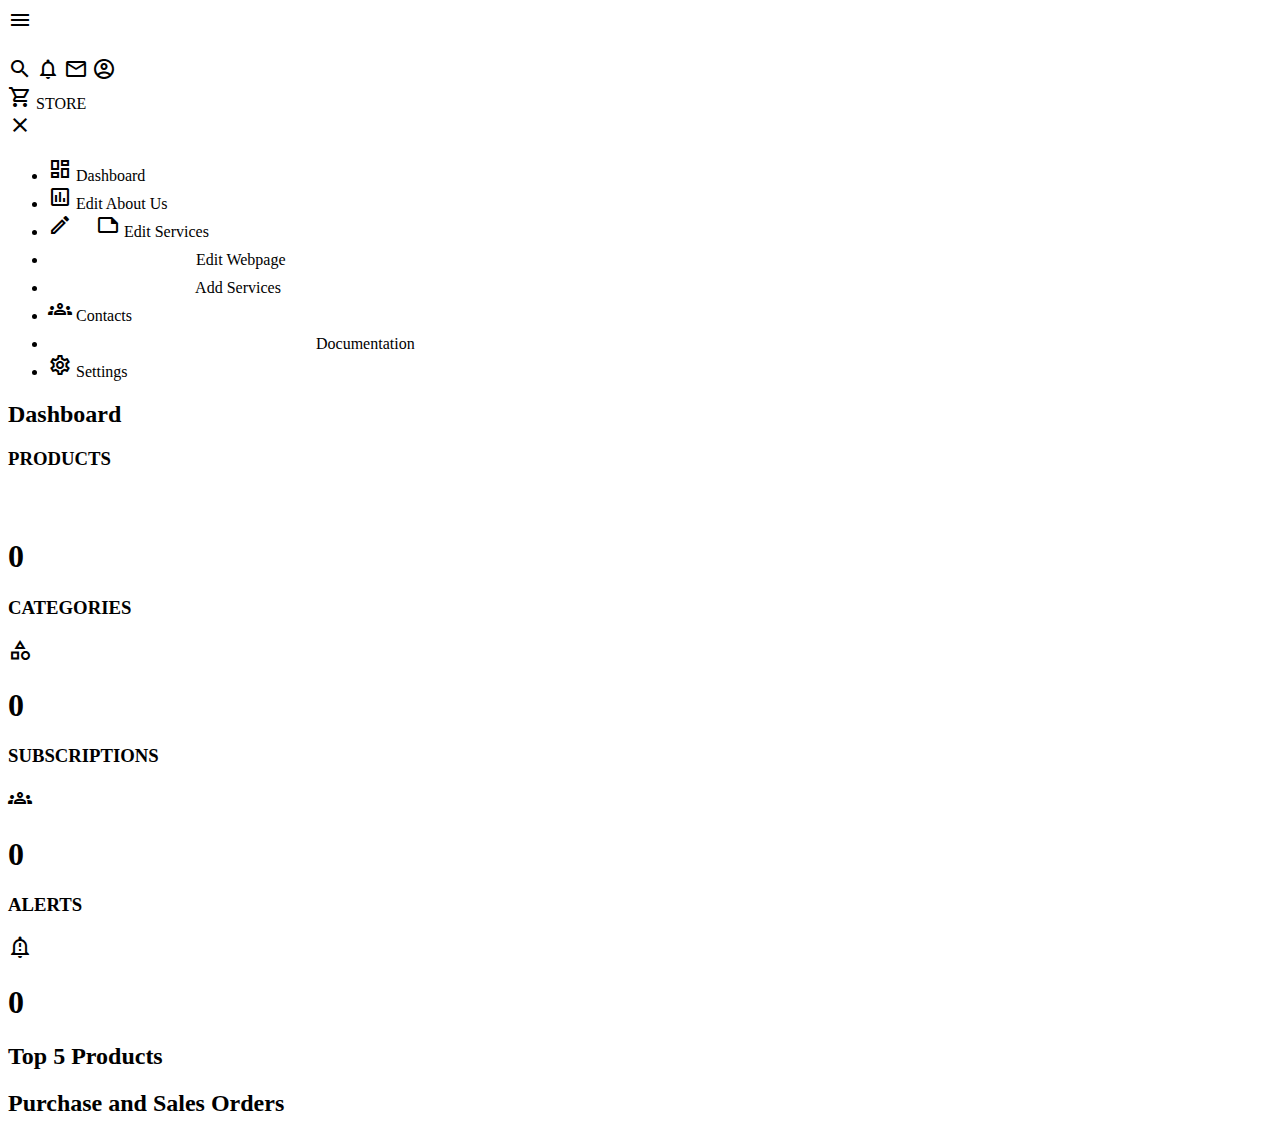
==== RPi Cloud/index.html @ 9c85dc41 "Initialization of the project" ====
<!DOCTYPE html>
<html lang="en">

<head>
    <meta charset="UTF-8">
    <meta name="viewport" content="width=device-width, initial-scale=1.0">
    <title>Admin Dashboard</title>

    <!--Font: Montserrat-->
    <link rel="preconnect" href="https://fonts.googleapis.com">
    <link rel="preconnect" href="https://fonts.gstatic.com" crossorigin>
    <link href="https://fonts.googleapis.com/css2?family=Montserrat:ital,wght@0,100..900;1,100..900&display=swap"
        rel="stylesheet">

    <!--Material Icons-->
    <link href="https://fonts.googleapis.com/icon?family=Material+Icons+Outlined" rel="stylesheet">

    <!--Custom CSS-->
    <link rel="stylesheet" href="/css/index.css">
</head>

<body>
    <div class="grid-container">

        <!--Header-->
        <header class="header">
            <div class="menu-icon" onclick="openSidebar()">
                <span class="material-icons-outlined">menu</span>
            </div>
            <div class="header-title">
                <h1></h1>
            </div>
            <div class="header-right">
                <span class="material-icons-outlined">search</span>
                <span class="material-icons-outlined">notifications</span>
                <span class="material-icons-outlined">email</span>
                <span class="material-icons-outlined">account_circle</span>
            </div>
        </header>
        <!--End Header-->

        <!--Sidebar-->
        <aside id="sidebar">
            <div class="sidebar-title">
                <div class="sidebar-brand">
                    <span class="material-icons-outlined">shopping_cart</span> STORE
                </div>
                <span class="material-icons-outlined" onclick="closeSidebar()">close</span>
            </div>
            <ul class="sidebar-list">
                <li class="sidebar-list-item">
                    <a href="admin-home.php" style="color: inherit; text-decoration: none">
                        <span class="material-icons-outlined">dashboard</span> Dashboard
                    </a>
                </li>
                <li class="sidebar-list-item">
                    <a href="aboutus-update.php" style="color: inherit; text-decoration: none">
                        <span class="material-icons-outlined">poll</span> Edit About Us
                    </a>
                </li>
                <li class="sidebar-list-item">
                    <a href="service-update.php" style="color: inherit; text-decoration: none">
                        <span class="material-icons-outlined">edit_note</span> Edit Services
                    </a>
                </li>
                <li class="sidebar-list-item">
                    <a href="navbar-update.php" style="color: inherit; text-decoration: none">
                        <span class="material-icons-outlined">output</span> Edit Webpage
                    </a>
                </li>
                <li class="sidebar-list-item">
                    <a href="admin-services.php" style="color: inherit; text-decoration: none">
                        <span class="material-icons-outlined">output</span> Add Services    
                    </a>
                </li>
                <li class="sidebar-list-item">
                    <a href="contact-admin.php" style="color: inherit; text-decoration: none">
                        <span class="material-icons-outlined">groups</span> Contacts
                    </a>
                </li>
                <li class="sidebar-list-item">
                    <a href="admin-documentation.php" style="color: inherit; text-decoration: none">
                        <span class="material-icons-outlined">inventory_2</span> Documentation
                    </a>
                </li>
                <li class="sidebar-list-item">
                    <span class="material-icons-outlined">settings</span> Settings
                </li>
            </ul>
        </aside>
        <!--End Sidebar-->

        <!--Main-->
        <main class="main-container">
            <div class="main-title">
                <h2>Dashboard</h2>
            </div>

            <div class="main-cards">

                <div class="card">
                    <div class="card-inner">
                        <h3>PRODUCTS</h3>
                        <span class="material-icons-outlined">inventory</span>
                    </div>
                    <h1>0</h1>
                </div>

                <div class="card">
                    <div class="card-inner">
                        <h3>CATEGORIES</h3>
                        <span class="material-icons-outlined">category</span>
                    </div>
                    <h1>0</h1>
                </div>

                <div class="card">
                    <div class="card-inner">
                        <h3>SUBSCRIPTIONS</h3>
                        <span class="material-icons-outlined">groups</span>
                    </div>
                    <h1>0</h1>
                </div>

                <div class="card">
                    <div class="card-inner">
                        <h3>ALERTS</h3>
                        <span class="material-icons-outlined">notification_important</span>
                    </div>
                    <h1>0</h1>
                </div>

            </div>

            <div class="charts">

                <div class="charts-card">
                    <h2 class="chart-title">Top 5 Products</h2>
                    <div id="bar-chart"></div>
                </div>

                <div class="charts-card">
                    <h2 class="chart-title">Purchase and Sales Orders</h2>
                    <div id="area-chart"></div>
                </div>

            </div>
        </main>
        <!--End Main-->

    </div>

    <!--Scripts-->

    <!--Custom JS-->
    <script src="/js/sidebar.js"></script>
</body>

</html>
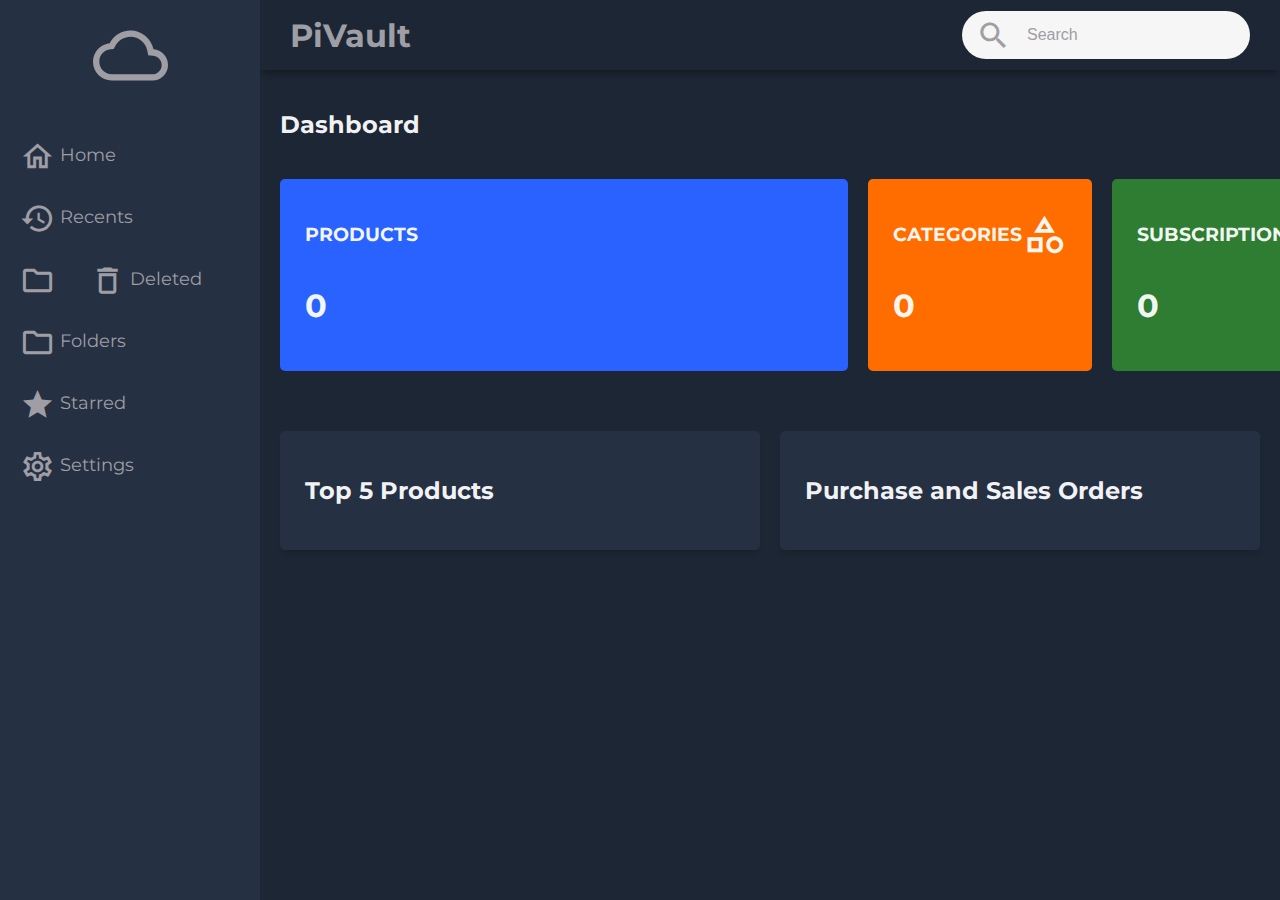
==== commit 0aa6719b: "Started to format the index.html. Started the login.html page" ====
--- a/RPi Cloud/index.html
+++ b/RPi Cloud/index.html
@@ -4,7 +4,7 @@
 <head>
     <meta charset="UTF-8">
     <meta name="viewport" content="width=device-width, initial-scale=1.0">
-    <title>Admin Dashboard</title>
+    <title>PiVault</title>
 
     <!--Font: Montserrat-->
     <link rel="preconnect" href="https://fonts.googleapis.com">
@@ -16,7 +16,7 @@
     <link href="https://fonts.googleapis.com/icon?family=Material+Icons+Outlined" rel="stylesheet">
 
     <!--Custom CSS-->
-    <link rel="stylesheet" href="/css/index.css">
+    <link rel="stylesheet" href="css/index.css">
 </head>
 
 <body>
@@ -28,13 +28,11 @@
                 <span class="material-icons-outlined">menu</span>
             </div>
             <div class="header-title">
-                <h1></h1>
+                <h1>PiVault</h1>
             </div>
-            <div class="header-right">
+            <div class="search" id="search">
                 <span class="material-icons-outlined">search</span>
-                <span class="material-icons-outlined">notifications</span>
-                <span class="material-icons-outlined">email</span>
-                <span class="material-icons-outlined">account_circle</span>
+                <input class="search-input" type="search" placeholder="Search">
             </div>
         </header>
         <!--End Header-->
@@ -43,44 +41,34 @@
         <aside id="sidebar">
             <div class="sidebar-title">
                 <div class="sidebar-brand">
-                    <span class="material-icons-outlined">shopping_cart</span> STORE
+                    <span class="material-icons-outlined" id="title-icon">cloud</span>
                 </div>
                 <span class="material-icons-outlined" onclick="closeSidebar()">close</span>
             </div>
             <ul class="sidebar-list">
                 <li class="sidebar-list-item">
-                    <a href="admin-home.php" style="color: inherit; text-decoration: none">
-                        <span class="material-icons-outlined">dashboard</span> Dashboard
+                    <a href="#" style="color: inherit; text-decoration: none">
+                        <span class="material-icons-outlined">home</span> Home
                     </a>
                 </li>
                 <li class="sidebar-list-item">
-                    <a href="aboutus-update.php" style="color: inherit; text-decoration: none">
-                        <span class="material-icons-outlined">poll</span> Edit About Us
+                    <a href="#" style="color: inherit; text-decoration: none">
+                        <span class="material-icons-outlined">history</span> Recents
                     </a>
                 </li>
                 <li class="sidebar-list-item">
-                    <a href="service-update.php" style="color: inherit; text-decoration: none">
-                        <span class="material-icons-outlined">edit_note</span> Edit Services
+                    <a href="#" style="color: inherit; text-decoration: none">
+                        <span class="material-icons-outlined">folder_delete</span> Deleted
                     </a>
                 </li>
                 <li class="sidebar-list-item">
-                    <a href="navbar-update.php" style="color: inherit; text-decoration: none">
-                        <span class="material-icons-outlined">output</span> Edit Webpage
+                    <a href="#" style="color: inherit; text-decoration: none">
+                        <span class="material-icons-outlined">folder</span> Folders
                     </a>
                 </li>
                 <li class="sidebar-list-item">
-                    <a href="admin-services.php" style="color: inherit; text-decoration: none">
-                        <span class="material-icons-outlined">output</span> Add Services    
-                    </a>
-                </li>
-                <li class="sidebar-list-item">
-                    <a href="contact-admin.php" style="color: inherit; text-decoration: none">
-                        <span class="material-icons-outlined">groups</span> Contacts
-                    </a>
-                </li>
-                <li class="sidebar-list-item">
-                    <a href="admin-documentation.php" style="color: inherit; text-decoration: none">
-                        <span class="material-icons-outlined">inventory_2</span> Documentation
+                    <a href="#" style="color: inherit; text-decoration: none">
+                        <span class="material-icons-outlined">star</span> Starred
                     </a>
                 </li>
                 <li class="sidebar-list-item">
@@ -153,7 +141,7 @@
     <!--Scripts-->
 
     <!--Custom JS-->
-    <script src="/js/sidebar.js"></script>
+    <script src="js/sidebar.js"></script>
 </body>
 
 </html>--- a/RPi Cloud/css/index.css
+++ b/RPi Cloud/css/index.css
@@ -0,0 +1,311 @@
+body {
+    margin: 0;
+    padding: 0;
+    background-color: #1d2634;
+    color: #9e9ea4;
+    font-family: "Montserrat", sans-serif;
+}
+
+.material-icons-outlined {
+    vertical-align: middle;
+    line-height: 1px;
+    font-size: 35px;
+}
+
+.grid-container {
+    display: grid;
+    grid-template-columns: 260px 1fr 1fr 1fr;
+    grid-template-rows: 0.2fr 3fr;
+    grid-template-areas: 
+        "sidebar header header header"
+        "sidebar main main main";
+    height: 100vh;
+}
+
+/*---------Header---------*/
+.header {
+    grid-area: header;
+    height: 70px;
+    display: flex;
+    align-items: center;
+    justify-content: space-between;
+    padding: 0 30px 0 30px;
+    box-shadow: 0 6px 7px -3px rgba(0, 0, 0, 0.35);
+}
+
+.header-title {
+    text-align: center;
+}
+
+.search {
+    width: max-content;
+    display: flex;
+    align-items: center;
+    padding: 14px;
+    border-radius: 100px;
+    background: #f6f6f6;
+}
+
+.search-input {
+    font-size: 16px;
+    color: #333333;
+    margin-left: 14px;
+    outline: none;
+    border: none;
+    background: transparent;
+}
+.search-input::placeholder {
+    color: #9e9ea4
+}
+
+.menu-icon {
+    display: none;
+}
+
+.menu-icon:hover {
+    cursor: pointer;
+}
+
+/*---------Sidebar---------*/
+#sidebar {
+    grid-area: sidebar;
+    height: 100%;
+    background-color: #263043;
+    overflow-y: auto;
+    transition: all 0.5s;
+    -webkit-transition: all 0.5s;
+}
+
+.sidebar-title > span {
+    display: none;
+}
+
+.sidebar-title {
+    display: flex;
+    justify-content: center;
+    align-items: center;
+    padding: 30px 30px 30px 30px;
+    margin-bottom: 30px;
+}
+
+.sidebar-title > span:hover {
+    cursor: pointer;
+}
+
+.sidebar-brand {
+    margin-top: 15px;
+}
+
+#title-icon {
+    font-size: 75px; /* The cloud is unproportional to the 'x' in the hidden sidebar */
+}
+
+.sidebar-list {
+    padding: 0;
+    margin-top: 15px;
+    list-style-type: none;
+}
+
+.sidebar-list-item {
+    padding: 20px 20px 20px 20px;
+    font-size: 18px;
+}
+
+.sidebar-list-item:hover {
+    background-color: rgba(255, 255, 255, 0.2);
+    cursor: pointer;
+}
+
+.sidebar-responsive {
+    display: inline !important;
+    position: absolute;
+    z-index: 12 !important;
+}
+
+/*---------Main---------*/
+.main-container {
+    grid-area: main;
+    overflow-y: auto;
+    padding: 20px 20px;
+    color: rgba(255, 255, 255, 0.95);
+}
+
+.main-title {
+    display: flex;
+    overflow-y: space-between;
+}
+
+.main-cards {
+    display: grid;
+    grid-template-columns: 1fr 1fr 1fr 1fr;
+    gap: 20px;
+    margin: 20px 0;
+}
+
+.card {
+    display: flex;
+    flex-direction: column;
+    justify-content: space-around;
+    padding: 25px;
+    border-radius: 5px;
+}
+
+.card:first-child {
+    background-color: #2962ff;
+}
+
+.card:nth-child(2) {
+    background-color: #ff6d00;
+}
+
+.card:nth-child(3) {
+    background-color: #2e7d32;
+}
+
+.card:nth-child(4) {
+    background-color: #d50000;
+}
+
+.card-inner {
+    display: flex;
+    align-items: center;
+    justify-content: space-between;
+}
+
+.card-inner > .material-icons-outlined {
+    font-size: 45px;
+}
+
+.charts {
+    display: grid;
+    grid-template-columns: 1fr 1fr;
+    gap: 20px;
+    margin-top: 60px;
+}
+
+.charts-card {
+    background-color: #263043;
+    margin-bottom: 20px;
+    padding: 25px;
+    box-sizing: border-box;
+    -webkit-column-break-inside: avoid;
+    border-radius: 5px;
+    box-shadow: 0 6px 7px -4px rgba(0, 0, 0, 0.2);
+}
+
+.chart-title {
+    display: flex;
+    align-items: center;
+    justify-content: space-between;
+}
+
+/*---------Login.html------------*/
+.login-page-container {
+    height: 100%;
+    margin: 0;
+    display: grid;
+    place-items: center;
+    margin-top: 100px;
+}
+
+.login-container {
+    padding: 50px;
+    box-sizing: border-box;
+    border: 2px solid black
+}
+
+.login-container > h1  {
+    font-size: 50px;
+
+}
+
+.username-password-container {
+    display: block;
+    justify-content: center;
+    align-items: center;
+}
+
+.username-password {
+    display: flex;
+    align-items: center;
+    margin-top: 30px;
+    padding: 14px;
+    border-radius: 100px;
+    background: #f6f6f6;
+}
+
+.input {
+    font-size: 16px;
+    color: #333333;
+    margin-left: 14px;
+    outline: none;
+    border: none;
+    background: transparent;
+}
+
+.button-forgot {
+    display: flex;
+    align-items: center;
+    font-size: 16px;
+    justify-content: space-between;
+    padding-top: 30px;
+}
+.button-forgot > button {
+    font-size: 16px;
+    color: #333333;
+    border: none;
+    border-radius: 100px;
+    padding: 14px 25px 14px 25px;
+}
+
+#button:hover {
+    background-color: rgba(255, 255, 255, 0.2);
+    cursor: pointer;
+}
+
+
+/*---------MEDIA QUERIES---------*/
+
+/* Medium <= 992px */
+@media screen and (max-width: 992px) {
+    .grid-container {
+        grid-template-columns: 1fr;
+        grid-template-rows: 0.2fr 3fr;
+        grid-template-areas: 
+            "header"
+            "main";
+    }
+
+    #sidebar {
+        display: none;
+    }
+
+    .menu-icon {
+        display: inline;
+    }
+
+    .sidebar-title > span {
+        display: inline;
+    }
+}
+
+/* small <= 769px */
+@media screen and (max-width: 769px) {
+    .main-cards {
+        grid-template-columns: 1fr;
+        gap: 10px;
+        margin-bottom: 0;
+    }
+
+    .charts {
+        grid-template-columns: 1fr;
+        margin-top: 30px;
+    }
+}
+
+/* extra small <= 576px */
+@media screen and (max-width: 576px) {
+    .header-left {
+        display: none;
+    }
+}